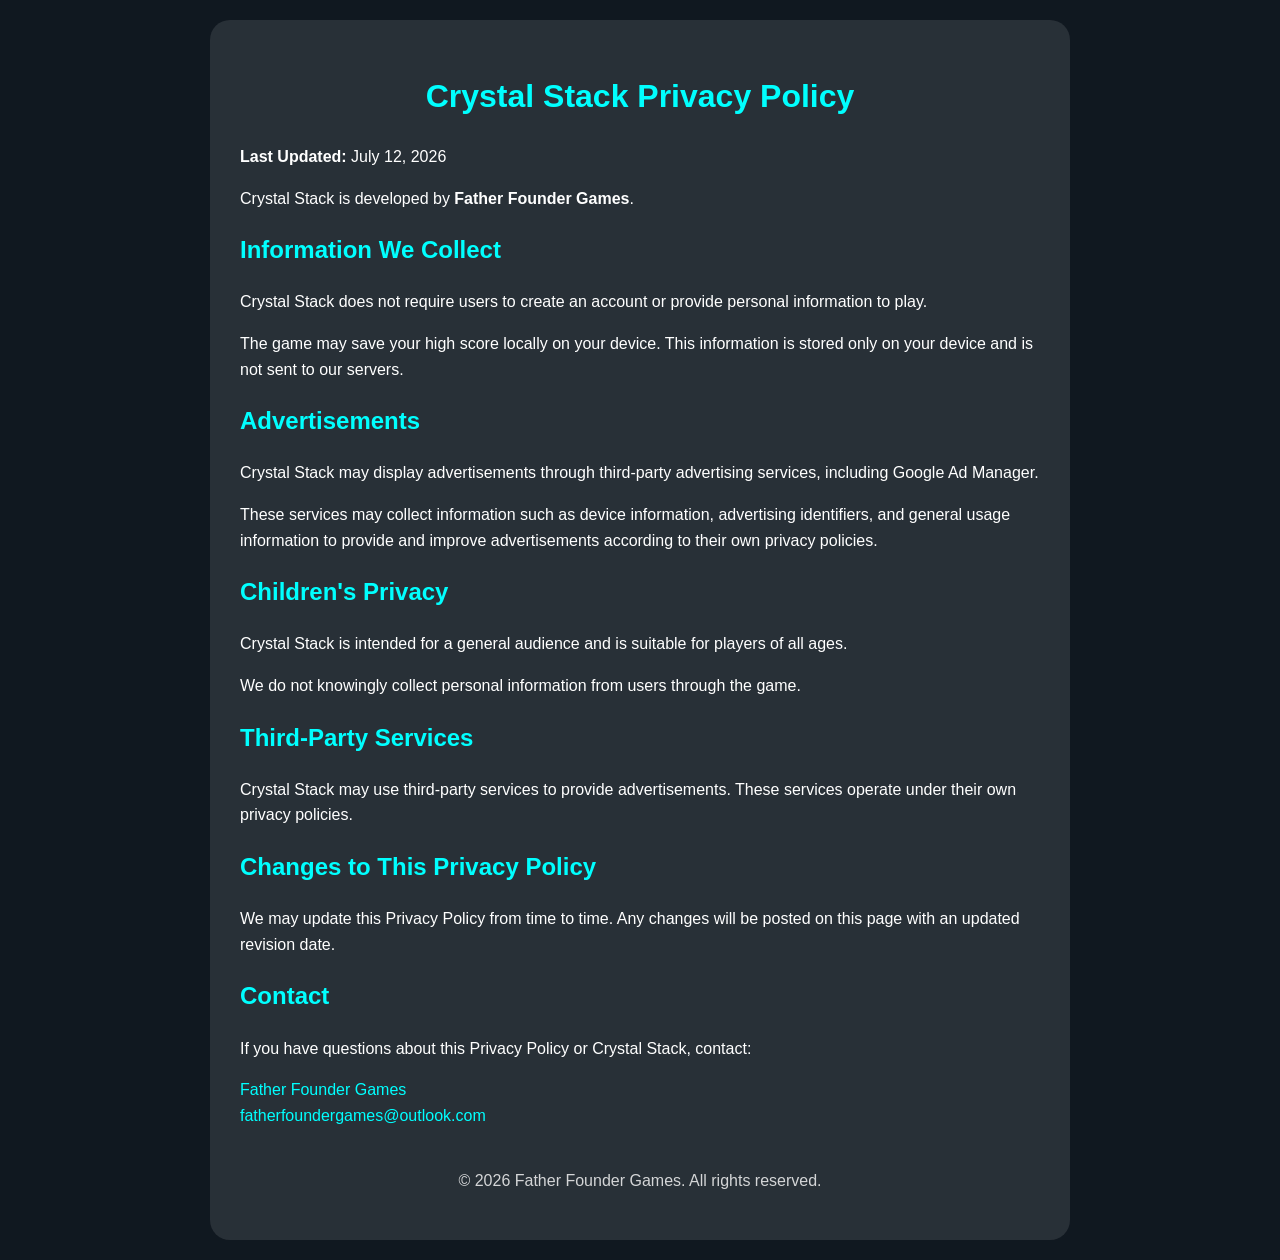
==== privacy.html @ 1b160c8a "Create privacy.html" ====
<!DOCTYPE html>
<html lang="en">

<head>
<meta charset="UTF-8">
<meta name="viewport" content="width=device-width, initial-scale=1.0">

<title>Crystal Stack Privacy Policy</title>

<style>

body {
    font-family: Arial, sans-serif;
    background: #101820;
    color: white;
    margin: 0;
    padding: 20px;
    line-height: 1.6;
}

.container {
    max-width: 800px;
    margin: auto;
    background: rgba(255,255,255,0.1);
    padding: 30px;
    border-radius: 20px;
}

h1 {
    text-align: center;
    color: cyan;
}

h2 {
    color: cyan;
}

.email {
    color: cyan;
}

.footer {
    margin-top: 40px;
    text-align: center;
    opacity: 0.8;
}

</style>

</head>


<body>


<div class="container">


<h1>Crystal Stack Privacy Policy</h1>


<p>
<strong>Last Updated:</strong> July 12, 2026
</p>


<p>
Crystal Stack is developed by <strong>Father Founder Games</strong>.
</p>


<h2>Information We Collect</h2>

<p>
Crystal Stack does not require users to create an account or provide personal information to play.
</p>

<p>
The game may save your high score locally on your device. This information is stored only on your device and is not sent to our servers.
</p>



<h2>Advertisements</h2>

<p>
Crystal Stack may display advertisements through third-party advertising services, including Google Ad Manager.
</p>

<p>
These services may collect information such as device information, advertising identifiers, and general usage information to provide and improve advertisements according to their own privacy policies.
</p>



<h2>Children's Privacy</h2>

<p>
Crystal Stack is intended for a general audience and is suitable for players of all ages.
</p>

<p>
We do not knowingly collect personal information from users through the game.
</p>



<h2>Third-Party Services</h2>

<p>
Crystal Stack may use third-party services to provide advertisements. These services operate under their own privacy policies.
</p>



<h2>Changes to This Privacy Policy</h2>

<p>
We may update this Privacy Policy from time to time. Any changes will be posted on this page with an updated revision date.
</p>



<h2>Contact</h2>

<p>
If you have questions about this Privacy Policy or Crystal Stack, contact:
</p>

<p class="email">
Father Founder Games<br>
fatherfoundergames@outlook.com
</p>



<div class="footer">

<p>
© 2026 Father Founder Games. All rights reserved.
</p>

</div>


</div>


</body>

</html>
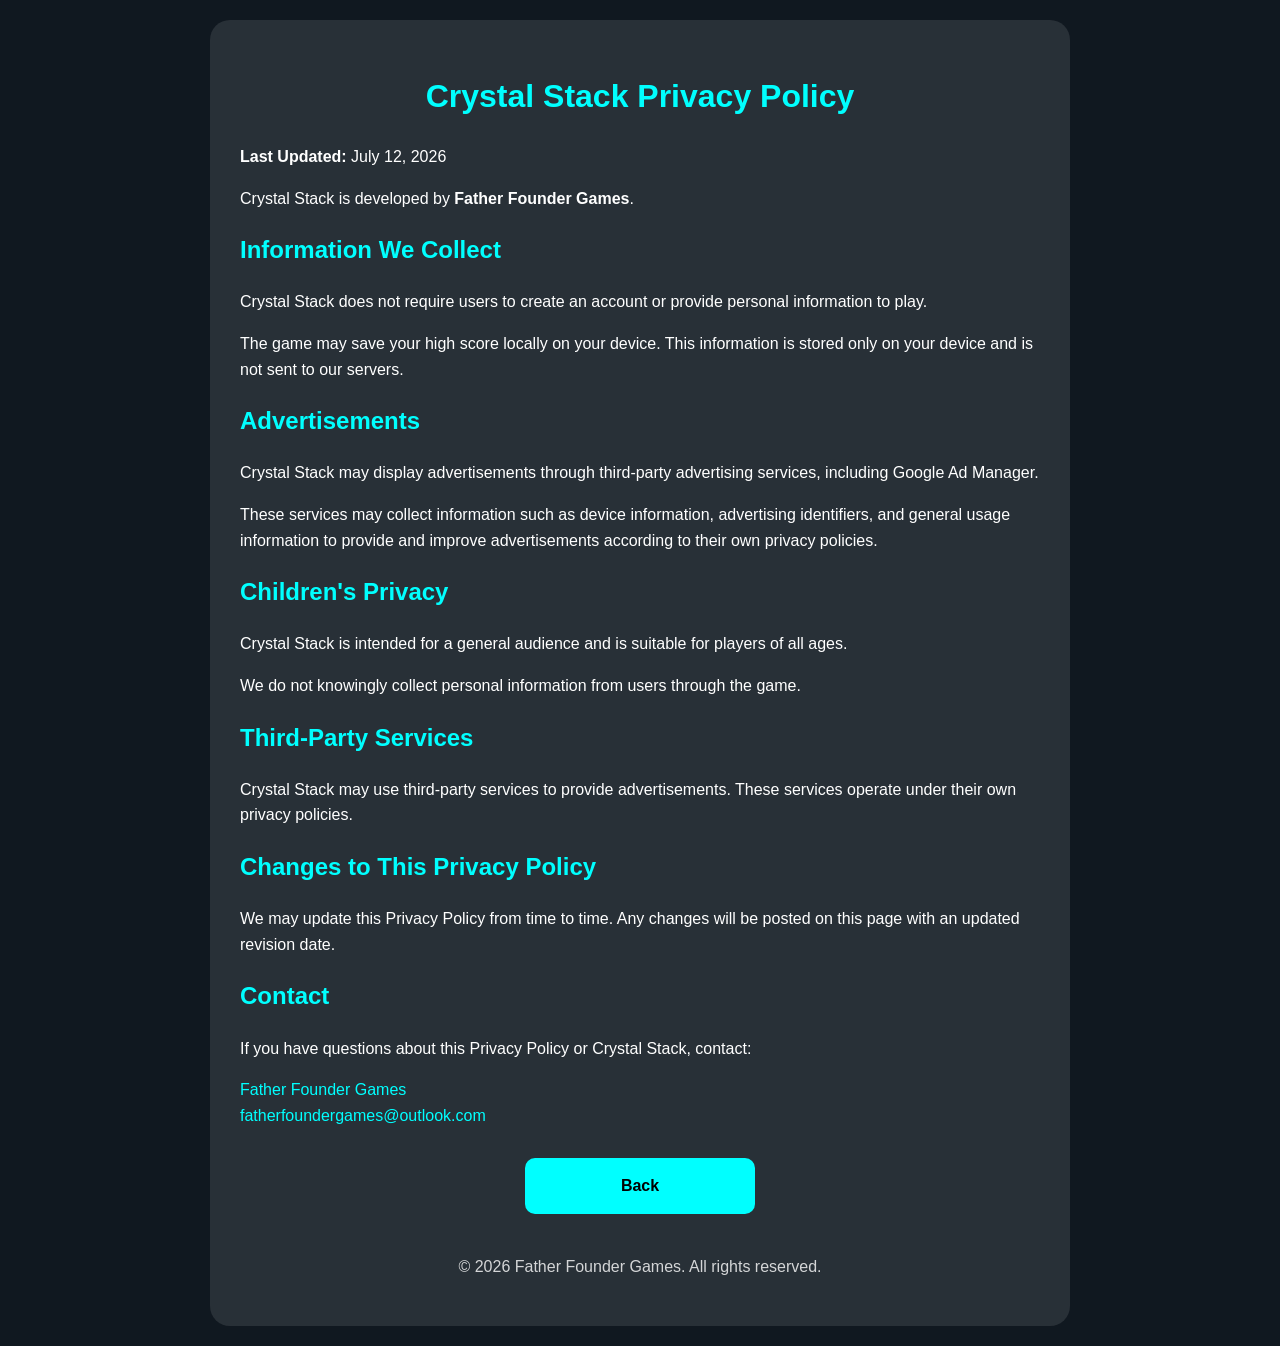
==== commit e2a75ed3: "Update privacy.html" ====
--- a/privacy.html
+++ b/privacy.html
@@ -9,6 +9,30 @@
 
 <style>
 
+.button {
+
+    display:block;
+
+    width:200px;
+
+    margin:30px auto 0;
+
+    padding:15px;
+
+    text-align:center;
+
+    background:cyan;
+
+    color:black;
+
+    text-decoration:none;
+
+    border-radius:10px;
+
+    font-weight:bold;
+
+}
+    
 body {
     font-family: Arial, sans-serif;
     background: #101820;
@@ -133,7 +157,10 @@
 </p>
 
 
-
+<a class="button" href="index.html">
+    Back
+</a>
+    
 <div class="footer">
 
 <p>
